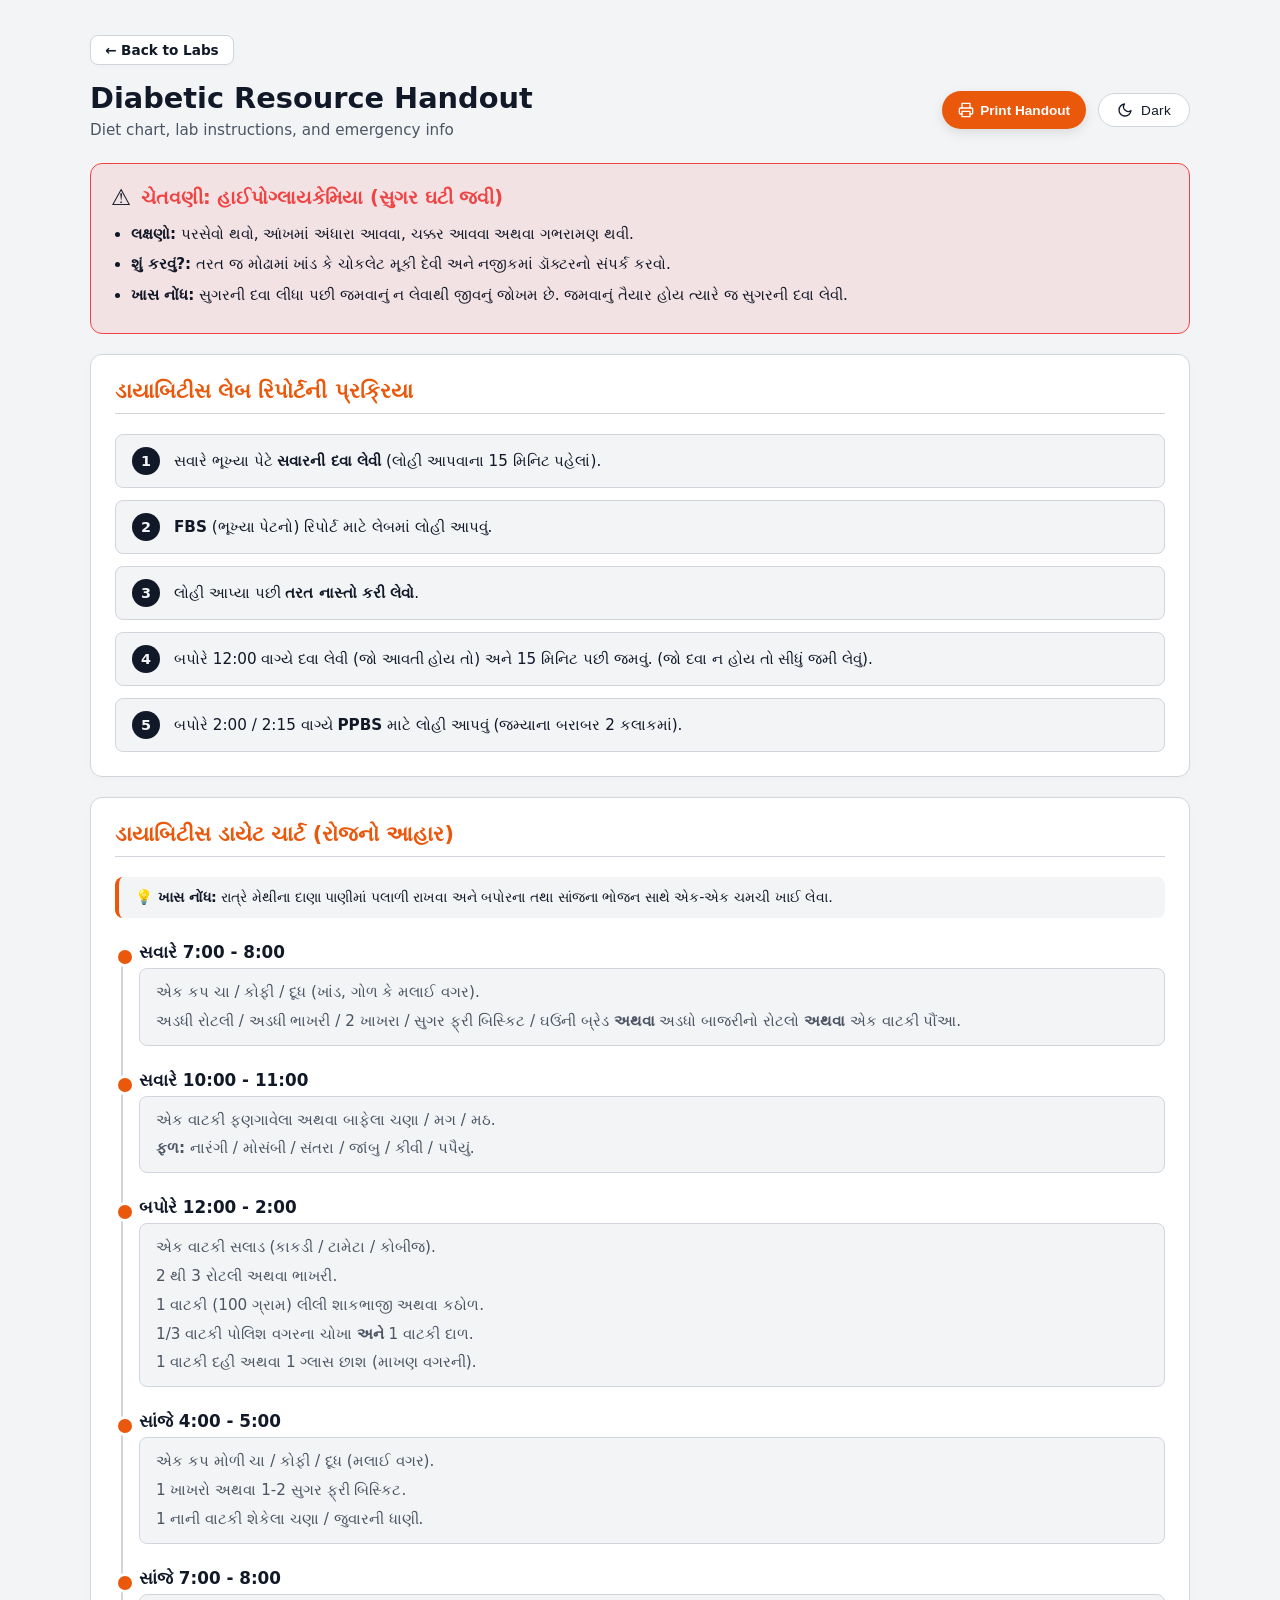
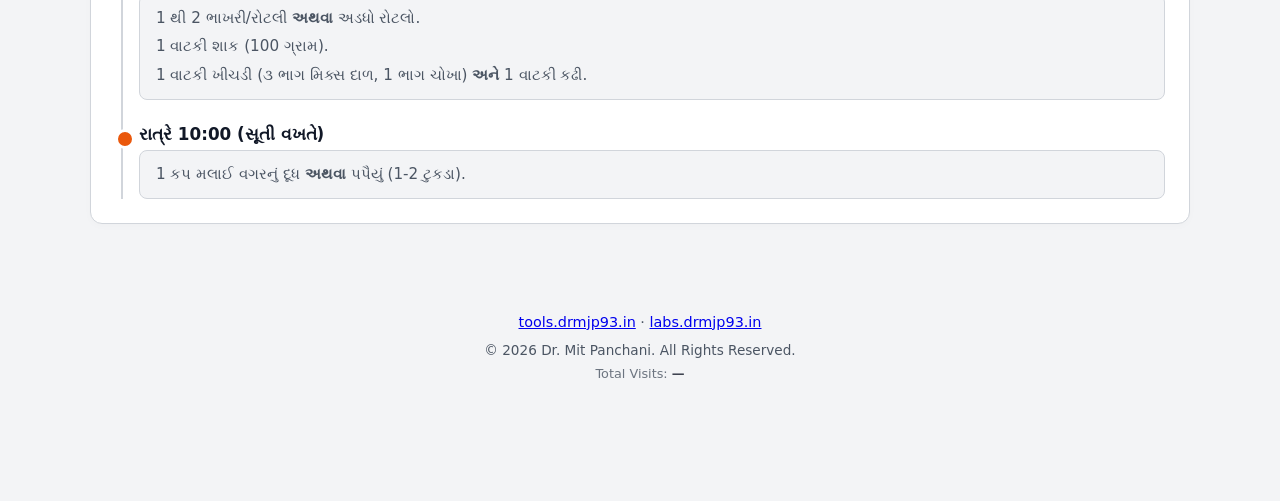
==== diabetic-diet/index.html @ 25fdb50a "Add files via upload" ====
<!doctype html>
<html lang="en">
<head>
  <meta charset="utf-8">
  <meta name="viewport" content="width=device-width, initial-scale=1, maximum-scale=1">
  <title>Diabetic Diet & Lab Protocol - Dr. Mit Labs</title>

  <link rel="stylesheet" href="/shared/theme.css">
  <link rel="stylesheet" href="/shared/layout.css">
  <link rel="stylesheet" href="/shared/toggle.css">
  <script src="/shared/theme.js" defer></script>

  <link rel="stylesheet" href="diet.css">
  <script src="diet.js" defer></script>
</head>
<body>
  <main class="diet-main">
    
    <div class="top-nav no-print">
      <a href="/" class="back-btn">&larr; Back to Labs</a>
    </div>

    <div class="header no-print">
      <div>
        <div class="title">Diabetic Resource Handout</div>
        <div class="subtitle">Diet chart, lab instructions, and emergency info</div>
      </div>

      <div class="action-buttons-group">
        <button id="print-btn" class="print-btn">
          <svg xmlns="http://www.w3.org/2000/svg" width="16" height="16" viewBox="0 0 24 24" fill="none" stroke="currentColor" stroke-width="2" stroke-linecap="round" stroke-linejoin="round"><polyline points="6 9 6 2 18 2 18 9"></polyline><path d="M6 18H4a2 2 0 0 1-2-2v-5a2 2 0 0 1 2-2h16a2 2 0 0 1 2 2v5a2 2 0 0 1-2 2h-2"></path><rect x="6" y="14" width="12" height="8"></rect></svg>
          Print Handout
        </button>

        <button class="theme-toggle" aria-label="Toggle theme">
          <span class="theme-icon-container">
            <svg xmlns="http://www.w3.org/2000/svg" width="16" height="16" viewBox="0 0 24 24" fill="none" stroke="currentColor" stroke-width="2" stroke-linecap="round" stroke-linejoin="round" class="icon-sun"><circle cx="12" cy="12" r="5"></circle><line x1="12" y1="1" x2="12" y2="3"></line><line x1="12" y1="21" x2="12" y2="23"></line><line x1="4.22" y1="4.22" x2="5.64" y2="5.64"></line><line x1="18.36" y1="18.36" x2="19.78" y2="19.78"></line><line x1="1" y1="12" x2="3" y2="12"></line><line x1="21" y1="12" x2="23" y2="12"></line><line x1="4.22" y1="19.78" x2="5.64" y2="18.36"></line><line x1="18.36" y1="5.64" x2="19.78" y2="4.22"></line></svg>
            <svg xmlns="http://www.w3.org/2000/svg" width="16" height="16" viewBox="0 0 24 24" fill="none" stroke="currentColor" stroke-width="2" stroke-linecap="round" stroke-linejoin="round" class="icon-moon"><path d="M21 12.79A9 9 0 1 1 11.21 3 7 7 0 0 0 21 12.79z"></path></svg>
          </span>
          <span class="theme-label">Dark</span>
        </button>
      </div>
    </div>

    <div class="print-header print-only">
      <h2>Dr. Mit Panchani</h2>
      <p>MBBS, MD (Medicine)</p>
      <div class="print-meta">સમયઃ સોમવાર થી શનિવાર | સવારે 9 થી 5 સુધી</div>
      <hr>
      <h1>ડાયાબિટીસ: આહાર અને લેબ તપાસની માહિતી</h1>
    </div>

    <div class="section-card" id="diet-section">
      <h3 class="section-title">ડાયાબિટીસ ડાયેટ ચાર્ટ (રોજનો આહાર)</h3>
      
      <div class="special-note">
        <strong>💡 ખાસ નોંધ:</strong> રાત્રે મેથીના દાણા પાણીમાં પલાળી રાખવા અને બપોરના તથા સાંજના ભોજન સાથે એક-એક ચમચી ખાઈ લેવા.
      </div>

      <div class="timeline">
        <div class="time-block">
          <div class="time-label">સવારે 7:00 - 8:00</div>
          <div class="time-content">
            <p>એક કપ ચા / કોફી / દૂધ (ખાંડ, ગોળ કે મલાઈ વગર).</p>
            <p>અડધી રોટલી / અડધી ભાખરી / 2 ખાખરા / સુગર ફ્રી બિસ્કિટ / ઘઉંની બ્રેડ <strong>અથવા</strong> અડધો બાજરીનો રોટલો <strong>અથવા</strong> એક વાટકી પૌંઆ.</p>
          </div>
        </div>

        <div class="time-block">
          <div class="time-label">સવારે 10:00 - 11:00</div>
          <div class="time-content">
            <p>એક વાટકી ફણગાવેલા અથવા બાફેલા ચણા / મગ / મઠ.</p>
            <p><strong>ફળ:</strong> નારંગી / મોસંબી / સંતરા / જાંબુ / કીવી / પપૈયું.</p>
          </div>
        </div>

        <div class="time-block">
          <div class="time-label">બપોરે 12:00 - 2:00</div>
          <div class="time-content">
            <p>એક વાટકી સલાડ (કાકડી / ટામેટા / કોબીજ).</p>
            <p>2 થી 3 રોટલી અથવા ભાખરી.</p>
            <p>1 વાટકી (100 ગ્રામ) લીલી શાકભાજી અથવા કઠોળ.</p>
            <p>1/3 વાટકી પોલિશ વગરના ચોખા <strong>અને</strong> 1 વાટકી દાળ.</p>
            <p>1 વાટકી દહીં અથવા 1 ગ્લાસ છાશ (માખણ વગરની).</p>
          </div>
        </div>

        <div class="time-block">
          <div class="time-label">સાંજે 4:00 - 5:00</div>
          <div class="time-content">
            <p>એક કપ મોળી ચા / કોફી / દૂધ (મલાઈ વગર).</p>
            <p>1 ખાખરો અથવા 1-2 સુગર ફ્રી બિસ્કિટ.</p>
            <p>1 નાની વાટકી શેકેલા ચણા / જુવારની ધાણી.</p>
          </div>
        </div>

        <div class="time-block">
          <div class="time-label">સાંજે 7:00 - 8:00</div>
          <div class="time-content">
            <p>1 થી 2 ભાખરી/રોટલી <strong>અથવા</strong> અડધો રોટલો.</p>
            <p>1 વાટકી શાક (100 ગ્રામ).</p>
            <p>1 વાટકી ખીચડી (૩ ભાગ મિક્સ દાળ, 1 ભાગ ચોખા) <strong>અને</strong> 1 વાટકી કઢી.</p>
          </div>
        </div>

        <div class="time-block">
          <div class="time-label">રાત્રે 10:00 (સૂતી વખતે)</div>
          <div class="time-content">
            <p>1 કપ મલાઈ વગરનું દૂધ <strong>અથવા</strong> પપૈયું (1-2 ટુકડા).</p>
          </div>
        </div>
      </div>
    </div>

    <div class="alert-card" id="alert-section">
      <div class="alert-header">
        <span class="alert-icon">⚠️</span>
        <h3>ચેતવણી: હાઈપોગ્લાયકેમિયા (સુગર ઘટી જવી)</h3>
      </div>
      <ul class="alert-list">
        <li><strong>લક્ષણો:</strong> પરસેવો થવો, આંખમાં અંધારા આવવા, ચક્કર આવવા અથવા ગભરામણ થવી.</li>
        <li><strong>શું કરવું?:</strong> તરત જ મોઢામાં ખાંડ કે ચોકલેટ મૂકી દેવી અને નજીકમાં ડૉક્ટરનો સંપર્ક કરવો.</li>
        <li><strong>ખાસ નોંધ:</strong> સુગરની દવા લીધા પછી જમવાનું ન લેવાથી જીવનું જોખમ છે. જમવાનું તૈયાર હોય ત્યારે જ સુગરની દવા લેવી.</li>
      </ul>
    </div>

    <div class="section-card" id="lab-section">
      <h3 class="section-title">ડાયાબિટીસ લેબ રિપોર્ટની પ્રક્રિયા</h3>
      <div class="lab-steps">
        <div class="step">
          <div class="step-num">1</div>
          <div class="step-text">સવારે ભૂખ્યા પેટે <strong>સવારની દવા લેવી</strong> (લોહી આપવાના 15 મિનિટ પહેલાં).</div>
        </div>
        <div class="step">
          <div class="step-num">2</div>
          <div class="step-text"><strong>FBS</strong> (ભૂખ્યા પેટનો) રિપોર્ટ માટે લેબમાં લોહી આપવું.</div>
        </div>
        <div class="step">
          <div class="step-num">3</div>
          <div class="step-text">લોહી આપ્યા પછી <strong>તરત નાસ્તો કરી લેવો</strong>.</div>
        </div>
        <div class="step">
          <div class="step-num">4</div>
          <div class="step-text">બપોરે 12:00 વાગ્યે દવા લેવી (જો આવતી હોય તો) અને 15 મિનિટ પછી જમવું. (જો દવા ન હોય તો સીધું જમી લેવું).</div>
        </div>
        <div class="step">
          <div class="step-num">5</div>
          <div class="step-text">બપોરે 2:00 / 2:15 વાગ્યે <strong>PPBS</strong> માટે લોહી આપવું (જમ્યાના બરાબર 2 કલાકમાં).</div>
        </div>
      </div>
    </div>
  <footer class="no-print" style="text-align: center; margin-top: 50px; padding: 20px; color: var(--muted);">
  <div style="margin-bottom: 12px; font-size: 0.9rem;">
       <a href="https://tools.drmjp93.in" target="_blank" rel="noopener">tools.drmjp93.in</a> · 
    <a href="https://labs.drmjp93.in">labs.drmjp93.in</a>
  </div>
  <div style="font-size: 0.85rem; margin-bottom: 8px;">
    © 2026 Dr. Mit Panchani. All Rights Reserved.
  </div>
  <div style="font-size: 0.8rem; opacity: 0.8;">
    Total Visits: <strong id="visitCount" style="color: var(--text);">...</strong>
  </div>
</footer>
  
  </main>
</body>
</html>
---- shared/theme.css ----
:root {
  --bg: #f3f4f6;           /* light gray page background */
  --card: #ffffff;         /* pure white card */
  --border: #d1d5db;       /* stronger border */
  --text: #111827;
  --muted: #4b5563;

  --accent: #ea580c;       /* orange */
  --accent-contrast: #ffffff;

  --shadow: 0 4px 14px rgba(0, 0, 0, 0.06);
}


[data-theme="dark"] {
  --bg: #0f1115;
  --card: #161a21;
  --border: #2c323c;
  --text: #e5e7eb;
  --muted: #9ca3af;

  --accent: #22d3ee;           /* cyan for dark */
  --accent-contrast: #0f1115;
}

html {
  font-size: 16px; /* prevents iOS zoom */
}

body {
  margin: 0;
  font-family: system-ui, -apple-system, Segoe UI, Roboto, sans-serif;
  background: var(--bg);
  color: var(--text);
  transition: background 0.25s ease, color 0.25s ease;
}
---- shared/layout.css ----
/* Layout Container */

main {
  max-width: 1100px;
  margin: 80px auto;
  padding: 20px;
}

/* Header */

.header {
  display: flex;
  justify-content: space-between;
  align-items: center;
  margin-bottom: 50px;
}

.title {
  font-size: 1.8rem;
  font-weight: 600;
}

.subtitle {
  color: var(--muted);
  margin-top: 6px;
  font-size: 0.95rem;
}

/* Theme Toggle */

.theme-toggle {
  cursor: pointer;
  padding: 8px 14px;
  border-radius: 8px;
  border: 1px solid var(--border);
  background: var(--card);
  color: var(--text);
  font-size: 0.9rem;
  transition: all 0.2s ease;
}

.theme-toggle:hover {
  border-color: var(--accent);
}

/* Card Grid */

.grid {
  display: grid;
  gap: 22px;
  grid-template-columns: repeat(auto-fit, minmax(260px, 1fr));
}

/* Card Style */

.card {
  background: var(--card);
  border: 1px solid var(--border);
  border-radius: 14px;
  padding: 22px;
  text-decoration: none;
  color: inherit;
  box-shadow: var(--shadow, none);
  transition:
    transform 0.25s ease,
    border-color 0.25s ease,
    background-color 0.25s ease,
    color 0.25s ease,
    box-shadow 0.25s ease;
  opacity: 0;
  animation: fadeIn 0.5s ease forwards;
}


.card:hover {
  transform: translateY(-4px);
  background: var(--accent);
  border-color: var(--accent);
  color: var(--accent-contrast);
}

.card:hover .card-desc {
  color: var(--accent-contrast);
}


.card-title {
  font-weight: 600;
  margin-bottom: 8px;
}

.card-desc {
  font-size: 0.9rem;
  color: var(--muted);
}

/* Fade Animation */

@keyframes fadeIn {
  to {
    opacity: 1;
  }
}

/* Footer */

footer {
  margin-top: 70px;
  font-size: 0.85rem;
  color: var(--muted);
}

/* Responsive spacing */

@media (max-width: 600px) {
  main {
    margin: 50px auto;
  }

  .header {
    flex-direction: column;
    align-items: flex-start;
    gap: 15px;
  }
}
@media (max-width: 600px) {
  .header {
    flex-direction: row; /* KEEP TITLE AND TOGGLE ON THE SAME LINE */
    align-items: flex-start;
    position: relative;
  }

  .theme-toggle {
    position: absolute;
    top: 0;
    right: 0;
    padding: 8px 12px; /* SLIGHTLY SMALLER FOR MOBILE */
  }

  .theme-label {
    display: none; /* HIDE THE TEXT ON MOBILE TO SAVE SPACE */
  }

  .theme-toggle {
    min-width: 40px; /* MAKE IT A CIRCLE/SQUARE ICON BUTTON */
    height: 40px;
    border-radius: 50%;
    display: flex;
    justify-content: center;
    align-items: center;
  }
}
---- shared/toggle.css ----
/* ===============================
   THEME TOGGLE – DYNAMIC PILL
   =============================== */

.theme-toggle {
  cursor: pointer;
  padding: 8px 18px;
  border-radius: 999px;
  border: 1px solid var(--border);
  background: var(--card);
  color: var(--text);
  font-size: 0.85rem;
  font-weight: 500;
  letter-spacing: 0.3px;
  transition:
    background-color 0.25s ease,
    border-color 0.25s ease,
    color 0.25s ease,
    transform 0.15s ease,
    box-shadow 0.25s ease;
}

.theme-toggle:hover {
  border-color: var(--accent);
  color: var(--accent);
  box-shadow: 0 4px 14px rgba(0,0,0,0.08);
  transform: translateY(-1px);
}

.theme-toggle:active {
  transform: translateY(0);
  box-shadow: none;
}

.theme-label {
  display: inline-block;
  transition: opacity 0.25s ease;
}

.theme-label.fade {
  opacity: 0;
}

/* DEFAULT (LIGHT MODE): SHOW MOON, HIDE SUN */
/* (BECAUSE THE BUTTON SAYS "DARK" TO SWITCH TO DARK) */
.icon-sun { display: none; }
.icon-moon { display: inline-block; }

/* DARK MODE: SHOW SUN, HIDE MOON */
[data-theme="dark"] .icon-sun { display: inline-block; }
[data-theme="dark"] .icon-moon { display: none; }

/* OPTIONAL: ALIGNMENT FIX */
.theme-toggle {
  display: flex;
  align-items: center;
  gap: 8px;
  
}/* ADD THIS TO toggle.css */
.theme-icon-container {
  display: inline-flex;
  transition: opacity 0.25s ease, transform 0.25s ease; /* MATCH THE LABEL TRANSITION */
}

.theme-icon-container.fade {
  opacity: 0;
  transform: scale(0.8); /* OPTIONAL: ADDS A SUBTLE SHRINK EFFECT DURING FADE */
}
---- diabetic-diet/diet.css ----
/* --- Base Layout --- */
.diet-main { 
  margin-top: 25px !important; 
  padding-top: 10px !important; 
  display: flex; /* Screen-only flexbox */
  flex-direction: column;
}
.header { margin-bottom: 24px !important; }

/* SCREEN ONLY: Push Diet Chart & Footer to the bottom */
#diet-section { order: 99; }
footer { order: 100; margin-top: 30px; }

/* --- Top Navigation & Buttons --- */
.top-nav { margin-bottom: 16px; }
.back-btn {
  display: inline-flex; align-items: center; gap: 6px;
  background: var(--card); border: 1px solid var(--border);
  color: var(--text); padding: 6px 14px; border-radius: 8px;
  text-decoration: none; font-size: 0.85rem; font-weight: 600;
  transition: all 0.2s ease; box-shadow: 0 2px 4px rgba(0,0,0,0.02);
}
.back-btn:hover { border-color: var(--accent); color: var(--accent); transform: translateY(-1px); }

.action-buttons-group { display: flex; gap: 12px; align-items: center; }

/* The Print Button */
.print-btn {
  cursor: pointer; padding: 8px 16px; border-radius: 999px;
  border: none; background: var(--accent); color: var(--accent-contrast);
  font-size: 0.85rem; font-weight: 600; transition: all 0.25s ease;
  height: 38px; display: flex; align-items: center; gap: 6px;
  box-shadow: 0 4px 12px rgba(0,0,0,0.1);
}
.print-btn:hover { filter: brightness(1.1); transform: translateY(-1px); }

/* --- 1. Emergency Banner --- */
.alert-card {
  background: rgba(239, 68, 68, 0.1);
  border: 1px solid #ef4444;
  border-radius: 12px; padding: 20px;
  margin-bottom: 20px;
}
[data-theme="dark"] .alert-card { background: rgba(239, 68, 68, 0.15); }
.alert-header { display: flex; align-items: center; gap: 10px; margin-bottom: 12px; }
.alert-icon { font-size: 1.4rem; }
.alert-header h3 { margin: 0; color: #ef4444; font-size: 1.2rem; }
.alert-list { margin: 0; padding-left: 20px; color: var(--text); font-size: 0.95rem; line-height: 1.6; }
.alert-list li { margin-bottom: 6px; }

/* --- Sections --- */
.section-card {
  background: var(--card); border: 1px solid var(--border);
  border-radius: 12px; padding: 24px; margin-bottom: 20px;
  box-shadow: 0 2px 8px rgba(0,0,0,0.02);
}
.section-title { margin-top: 0; margin-bottom: 20px; font-size: 1.3rem; color: var(--accent); border-bottom: 1px solid var(--border); padding-bottom: 10px; }

/* --- 2. Lab Protocol Steps --- */
.lab-steps { display: flex; flex-direction: column; gap: 12px; }
.step { display: flex; align-items: flex-start; gap: 14px; background: var(--bg); padding: 12px 16px; border-radius: 8px; border: 1px solid var(--border); }
.step-num { 
  background: var(--text); color: var(--bg); width: 28px; height: 28px; 
  border-radius: 50%; display: flex; align-items: center; justify-content: center; 
  font-weight: 700; font-size: 0.9rem; flex-shrink: 0;
}
.step-text { font-size: 0.95rem; line-height: 1.5; color: var(--text); padding-top: 3px;}

/* --- 3. Diet Timeline --- */
.special-note { background: var(--bg); padding: 12px 16px; border-radius: 8px; font-size: 0.9rem; color: var(--text); margin-bottom: 24px; border-left: 4px solid var(--accent); }
.timeline { position: relative; padding-left: 24px; }
.timeline::before {
  content: ''; position: absolute; left: 6px; top: 8px; bottom: 0;
  width: 2px; background: var(--border);
}
.time-block { position: relative; margin-bottom: 24px; }
.time-block:last-child { margin-bottom: 0; }
.time-block::before {
  content: ''; position: absolute; left: -24px; top: 5px;
  width: 14px; height: 14px; border-radius: 50%;
  background: var(--accent); border: 3px solid var(--card);
}
.time-label { font-weight: 700; font-size: 1.05rem; color: var(--text); margin-bottom: 6px; }
.time-content { background: var(--bg); padding: 12px 16px; border-radius: 8px; border: 1px solid var(--border); }
.time-content p { margin: 0 0 6px 0; font-size: 0.95rem; line-height: 1.5; color: var(--muted); }
.time-content p:last-child { margin-bottom: 0; }
[data-theme="dark"] .time-content p { color: #d1d5db; }

/* Screen only elements */
.print-only { display: none; }

/* --- Mobile Header Fix --- */
@media (max-width: 600px) {
  .header {
    flex-direction: column !important;
    align-items: flex-start !important;
    gap: 16px;
  }
  
  .action-buttons-group {
    display: flex;
    flex-wrap: wrap; /* Allows buttons to wrap safely on tiny screens */
    gap: 12px;
  }

  .theme-toggle {
    position: static !important; /* Stops the button from floating on top of Print */
  }
}
/* =========================================
   PRINT STYLES (Pure HTML Order to prevent Chrome Bugs)
   ========================================= */
@media print {
  @page { margin: 0.4in; }

  /* Force light mode variables */
  :root, [data-theme="dark"] {
    --bg: #ffffff !important;
    --card: #ffffff !important;
    --border: #cccccc !important;
    --text: #000000 !important;
    --muted: #222222 !important;
    --accent: #000000 !important; 
  }

  body { background: white !important; color: black !important; margin: 0 !important; }
  
  /* KILL Flexbox entirely for printing to prevent the ghost page bug */
  .diet-main { 
    display: block !important; 
    max-width: 100% !important; 
    margin: 0 !important; 
    padding: 0 !important; 
  }
  
  /* Remove flex orders */
  #diet-section { 
    order: unset !important; 
    margin-bottom: 0 !important;
    page-break-after: always !important; /* Clean break after diet chart */
    break-after: page !important;
  }
  footer { order: unset !important; }

  /* Hide UI elements */
  .no-print { display: none !important; }
  .print-only { display: block !important; }
  
  /* Compact Headers */
  .print-header { text-align: center; margin-bottom: 12px; }
  .print-header h2 { margin: 0 0 4px 0; font-size: 20pt; color: black; }
  .print-header p { margin: 0 0 6px 0; font-size: 11pt; color: #555; }
  .print-meta { display: inline-block; background: transparent !important; padding: 2px 8px; border-radius: 4px; font-size: 10pt; font-weight: bold; border: 1px solid #ccc;}
  .print-header hr { margin: 12px 0; border: none; border-top: 2px solid black; }
  .print-header h1 { font-size: 15pt; text-align: center; margin: 0; }

  /* Compact Alert Card */
  .alert-card { background: transparent !important; border: 2px solid black !important; padding: 10px 14px !important; margin-bottom: 14px !important; }
  .alert-header h3 { color: black !important; font-size: 12pt !important; }
  .alert-list { font-size: 10.5pt !important; line-height: 1.4 !important; }
  .alert-list li { margin-bottom: 4px !important; }

  /* Compact Sections */
  .section-card { border: none !important; box-shadow: none !important; padding: 0 !important; margin-bottom: 14px !important;}
  .section-title { color: black !important; border-bottom: 2px solid black !important; font-size: 13pt !important; padding-bottom: 4px !important; margin-bottom: 10px !important; }
  
  /* Compact Lab Steps */
  .lab-steps { gap: 8px !important; }
  .step { background: transparent !important; border-color: #999 !important; padding: 8px 12px !important; page-break-inside: avoid; }
  .step-num { background: white !important; color: black !important; border: 2px solid black !important; width: 22px !important; height: 22px !important; font-size: 0.85rem !important; }
  .step-text { font-size: 10.5pt !important; padding-top: 1px !important; }

  /* Compact Diet Timeline */
  .special-note { background: transparent !important; border: 1px solid black !important; border-left: 4px solid black !important; padding: 8px 12px !important; margin-bottom: 12px !important; font-size: 10.5pt !important; page-break-inside: avoid; }
  .time-block { margin-bottom: 12px !important; page-break-inside: avoid; }
  .time-content { background: transparent !important; border-color: #999 !important; padding: 8px 12px !important; }
  .time-label { font-size: 11pt !important; margin-bottom: 4px !important; }
  .time-content p { font-size: 10.5pt !important; margin-bottom: 4px !important; }
  
  .timeline::before { background: black !important; }
  .time-block::before { background: white !important; border-color: black !important; }
}
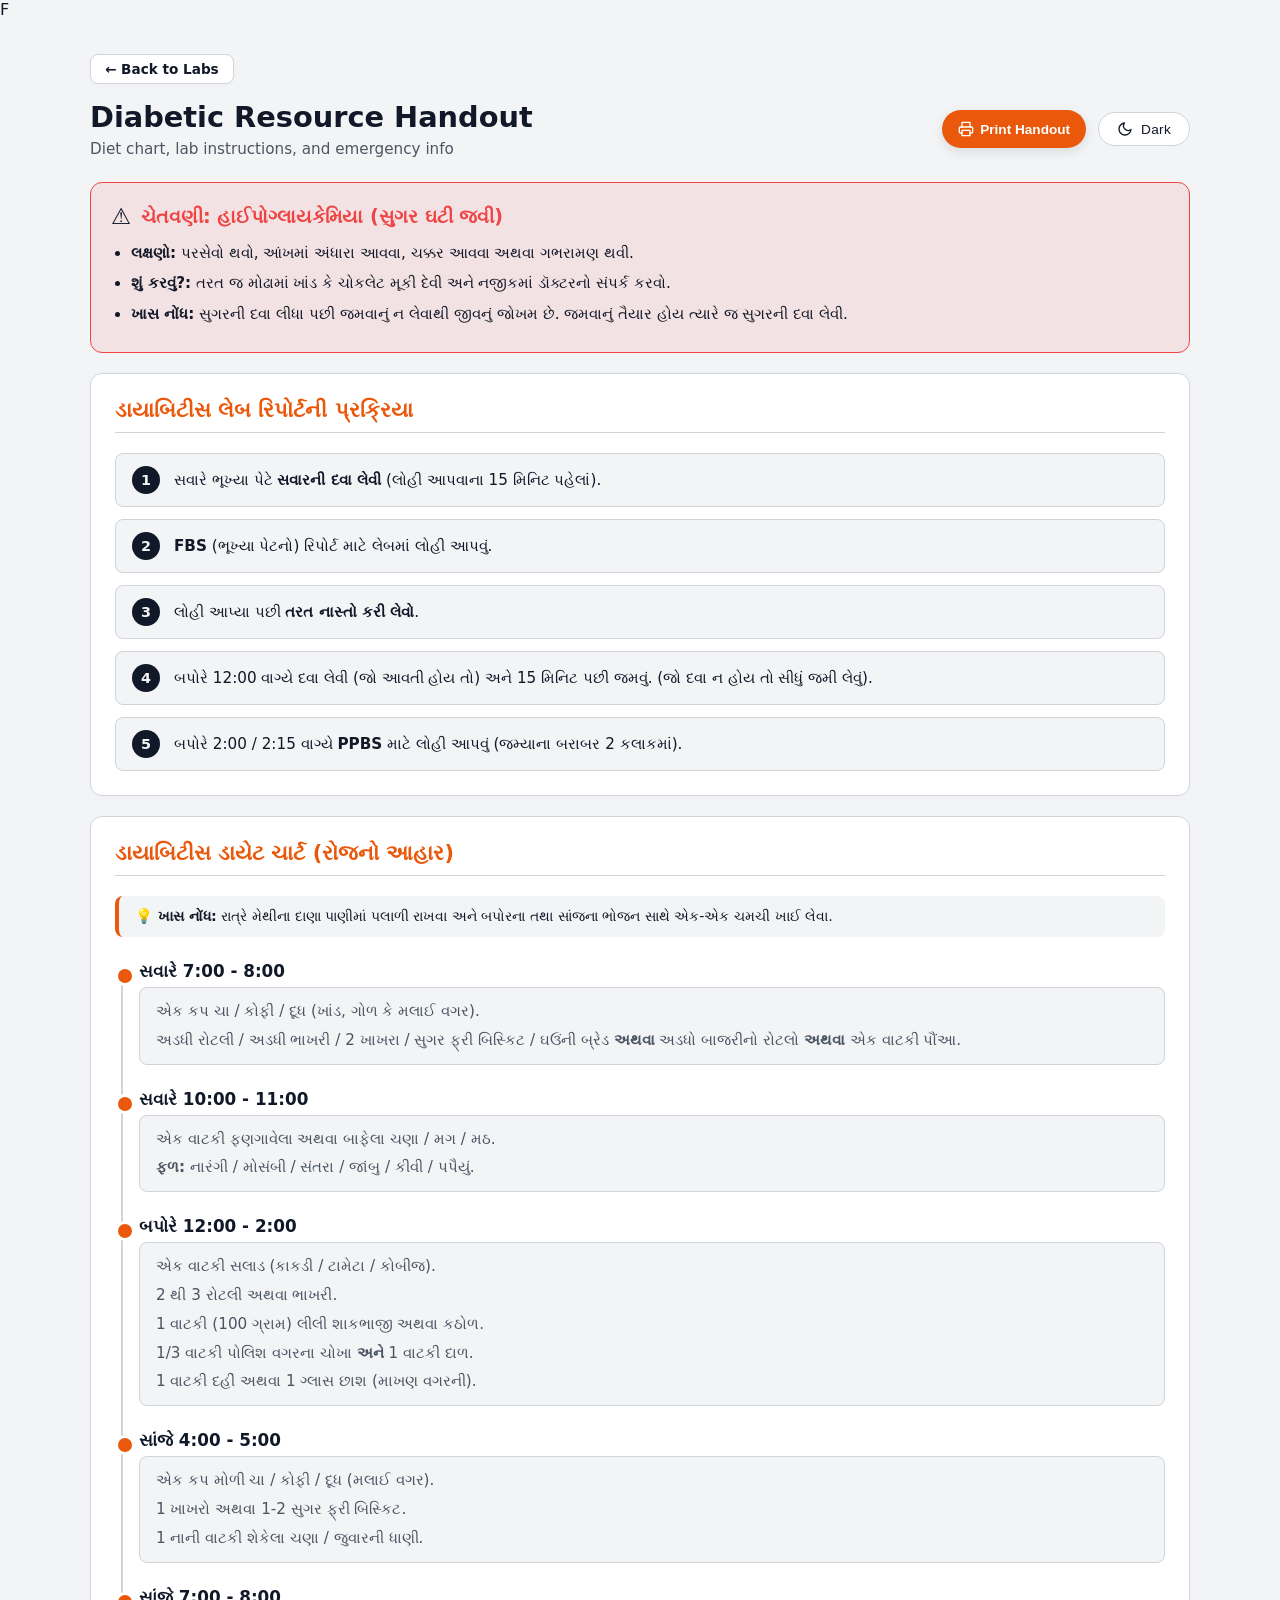
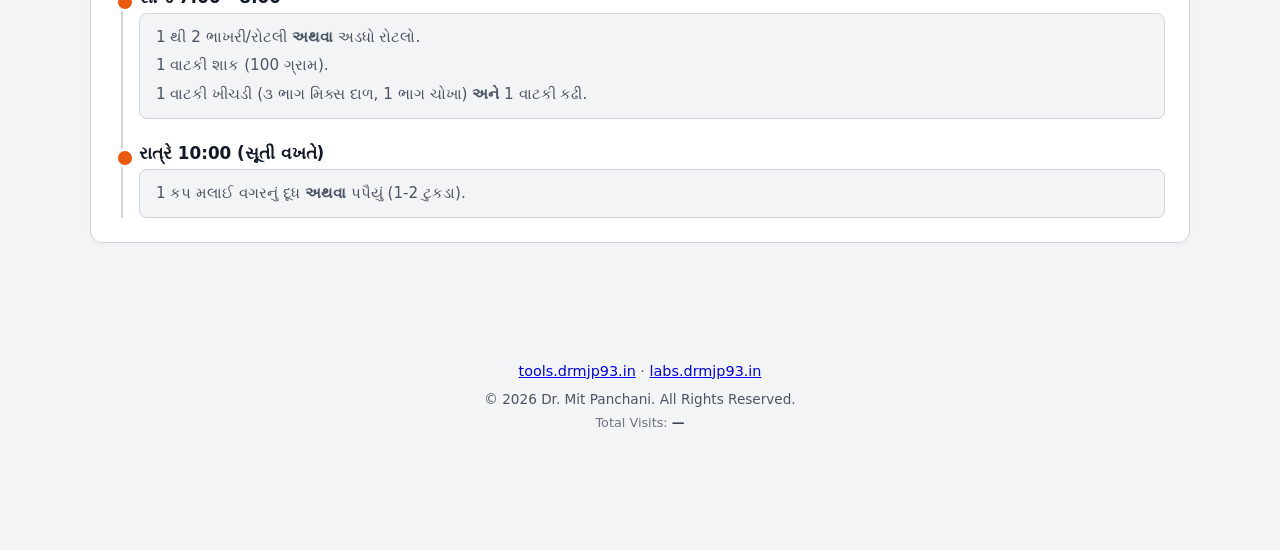
==== commit 7453eb36: "Update index.html" ====
--- a/diabetic-diet/index.html
+++ b/diabetic-diet/index.html
@@ -4,13 +4,13 @@
   <meta charset="utf-8">
   <meta name="viewport" content="width=device-width, initial-scale=1, maximum-scale=1">
   <title>Diabetic Diet & Lab Protocol - Dr. Mit Labs</title>
-
+<link rel="icon" type="image/svg+xml" href="data:image/svg+xml,<svg xmlns='http://www.w3.org/2000/svg' viewBox='0 0 64 64' fill='none' stroke='%23ffffff' stroke-width='4' stroke-linecap='round' stroke-linejoin='round'><circle cx='32' cy='32' r='20'/><line x1='12' y1='15' x2='12' y2='35'/><line x1='12' y1='15' x2='9' y2='15'/><line x1='12' y1='15' x2='15' y2='15'/><line x1='52' y1='15' x2='52' y2='45'/><path d='M48 15 c0 0 0 10 4 10 s 4 -10 4 -10'/></svg>">
   <link rel="stylesheet" href="/shared/theme.css">
   <link rel="stylesheet" href="/shared/layout.css">
   <link rel="stylesheet" href="/shared/toggle.css">
   <script src="/shared/theme.js" defer></script>
 
-  <link rel="stylesheet" href="diet.css">
+  <link rel="stylesheet" href="diet.css">F
   <script src="diet.js" defer></script>
 </head>
 <body>
@@ -42,13 +42,9 @@
       </div>
     </div>
 
-    <div class="print-header print-only">
-      <h2>Dr. Mit Panchani</h2>
-      <p>MBBS, MD (Medicine)</p>
-      <div class="print-meta">સમયઃ સોમવાર થી શનિવાર | સવારે 9 થી 5 સુધી</div>
-      <hr>
-      <h1>ડાયાબિટીસ: આહાર અને લેબ તપાસની માહિતી</h1>
-    </div>
+<div class="print-only" style="text-align: center; margin-bottom: 10px;">
+  <h1 style="font-size: 14pt; margin: 0; border-bottom: 2px solid black; padding-bottom: 4px;">ડાયાબિટીસ: આહાર અને લેબ તપાસની માહિતી</h1>
+</div>
 
     <div class="section-card" id="diet-section">
       <h3 class="section-title">ડાયાબિટીસ ડાયેટ ચાર્ટ (રોજનો આહાર)</h3>
@@ -149,18 +145,33 @@
         </div>
       </div>
     </div>
-  <footer class="no-print" style="text-align: center; margin-top: 50px; padding: 20px; color: var(--muted);">
-  <div style="margin-bottom: 12px; font-size: 0.9rem;">
-       <a href="https://tools.drmjp93.in" target="_blank" rel="noopener">tools.drmjp93.in</a> · 
-    <a href="https://labs.drmjp93.in">labs.drmjp93.in</a>
+    
+<footer>
+  <div class="print-only" style="text-align: center; margin-top: 15px; border-top: 2px solid black; padding-top: 8px;">
+    <h2 style="margin: 0 0 2px 0; font-size: 14pt; color: black;">Dr. Mit Panchani</h2>
+    <p style="margin: 0 0 4px 0; font-size: 10pt; color: #555;">MBBS, MD (Medicine)</p>
+    <div style="display: inline-block; padding: 2px 6px; border-radius: 4px; font-size: 9pt; font-weight: bold; border: 1px solid #ccc;">સમયઃ સોમવાર થી શનિવાર | સવારે 9 થી 5 સુધી</div>
   </div>
-  <div style="font-size: 0.85rem; margin-bottom: 8px;">
-    © 2026 Dr. Mit Panchani. All Rights Reserved.
-  </div>
-  <div style="font-size: 0.8rem; opacity: 0.8;">
-    Total Visits: <strong id="visitCount" style="color: var(--text);">...</strong>
+
+  <div class="no-print" style="text-align: center; margin-top: 50px; padding: 20px; color: var(--muted);">
+    <div style="margin-bottom: 12px; font-size: 0.9rem;">
+         <a href="https://tools.drmjp93.in" target="_blank" rel="noopener">tools.drmjp93.in</a> · 
+      <a href="https://labs.drmjp93.in">labs.drmjp93.in</a>
+    </div>
+    <div style="font-size: 0.85rem; margin-bottom: 8px;">
+      © 2026 Dr. Mit Panchani. All Rights Reserved.
+    </div>
+    <div style="font-size: 0.8rem; opacity: 0.8;">
+      Total Visits: <strong id="visitCount" style="color: var(--text);">...</strong>
+    </div>
   </div>
 </footer>
+
+    
+
+
+
+    
   
   </main>
 </body>
--- a/diabetic-diet/diet.css
+++ b/diabetic-diet/diet.css
@@ -107,13 +107,15 @@
     position: static !important; /* Stops the button from floating on top of Print */
   }
 }
+
 /* =========================================
-   PRINT STYLES (Pure HTML Order to prevent Chrome Bugs)
+   PRINT STYLES (UPDATED FOR SINGLE PAGE)
    ========================================= */
 @media print {
-  @page { margin: 0.4in; }
+  /* REDUCED PAGE MARGINS TO MAXIMIZE SPACE */
+  @page { margin: 0.25in; }
 
-  /* Force light mode variables */
+  /* FORCE LIGHT MODE VARIABLES */
   :root, [data-theme="dark"] {
     --bg: #ffffff !important;
     --card: #ffffff !important;
@@ -125,7 +127,7 @@
 
   body { background: white !important; color: black !important; margin: 0 !important; }
   
-  /* KILL Flexbox entirely for printing to prevent the ghost page bug */
+  /* KILL FLEXBOX ENTIRELY FOR PRINTING */
   .diet-main { 
     display: block !important; 
     max-width: 100% !important; 
@@ -133,50 +135,49 @@
     padding: 0 !important; 
   }
   
-  /* Remove flex orders */
+  /* REMOVED THE FORCED PAGE BREAKS AND REDUCED MARGINS */
   #diet-section { 
     order: unset !important; 
-    margin-bottom: 0 !important;
-    page-break-after: always !important; /* Clean break after diet chart */
-    break-after: page !important;
+    margin-bottom: 10px !important;
   }
-  footer { order: unset !important; }
+  footer { display: none !important; } /* HIDE FOOTER TO SAVE SPACE, OR UNSET ORDER IF YOU WANT TO KEEP IT */
 
-  /* Hide UI elements */
+  /* HIDE UI ELEMENTS */
   .no-print { display: none !important; }
   .print-only { display: block !important; }
   
-  /* Compact Headers */
-  .print-header { text-align: center; margin-bottom: 12px; }
-  .print-header h2 { margin: 0 0 4px 0; font-size: 20pt; color: black; }
-  .print-header p { margin: 0 0 6px 0; font-size: 11pt; color: #555; }
-  .print-meta { display: inline-block; background: transparent !important; padding: 2px 8px; border-radius: 4px; font-size: 10pt; font-weight: bold; border: 1px solid #ccc;}
-  .print-header hr { margin: 12px 0; border: none; border-top: 2px solid black; }
-  .print-header h1 { font-size: 15pt; text-align: center; margin: 0; }
+  /* COMPACT HEADERS - REDUCED FONT SIZES */
+  .print-header { text-align: center; margin-bottom: 8px; }
+  .print-header h2 { margin: 0 0 2px 0; font-size: 16pt; color: black; }
+  .print-header p { margin: 0 0 4px 0; font-size: 10pt; color: #555; }
+  .print-meta { display: inline-block; background: transparent !important; padding: 2px 6px; border-radius: 4px; font-size: 9pt; font-weight: bold; border: 1px solid #ccc;}
+  .print-header hr { margin: 8px 0; border: none; border-top: 2px solid black; }
+  .print-header h1 { font-size: 13pt; text-align: center; margin: 0; }
 
-  /* Compact Alert Card */
-  .alert-card { background: transparent !important; border: 2px solid black !important; padding: 10px 14px !important; margin-bottom: 14px !important; }
-  .alert-header h3 { color: black !important; font-size: 12pt !important; }
-  .alert-list { font-size: 10.5pt !important; line-height: 1.4 !important; }
-  .alert-list li { margin-bottom: 4px !important; }
+  /* COMPACT ALERT CARD */
+  .alert-card { background: transparent !important; border: 2px solid black !important; padding: 6px 10px !important; margin-bottom: 10px !important; }
+  .alert-header { margin-bottom: 4px !important; }
+  .alert-header h3 { color: black !important; font-size: 11pt !important; }
+  .alert-list { font-size: 9.5pt !important; line-height: 1.3 !important; }
+  .alert-list li { margin-bottom: 2px !important; }
 
-  /* Compact Sections */
-  .section-card { border: none !important; box-shadow: none !important; padding: 0 !important; margin-bottom: 14px !important;}
-  .section-title { color: black !important; border-bottom: 2px solid black !important; font-size: 13pt !important; padding-bottom: 4px !important; margin-bottom: 10px !important; }
+  /* COMPACT SECTIONS */
+  .section-card { border: none !important; box-shadow: none !important; padding: 0 !important; margin-bottom: 10px !important;}
+  .section-title { color: black !important; border-bottom: 2px solid black !important; font-size: 12pt !important; padding-bottom: 2px !important; margin-bottom: 6px !important; }
   
-  /* Compact Lab Steps */
-  .lab-steps { gap: 8px !important; }
-  .step { background: transparent !important; border-color: #999 !important; padding: 8px 12px !important; page-break-inside: avoid; }
-  .step-num { background: white !important; color: black !important; border: 2px solid black !important; width: 22px !important; height: 22px !important; font-size: 0.85rem !important; }
-  .step-text { font-size: 10.5pt !important; padding-top: 1px !important; }
+  /* COMPACT LAB STEPS */
+  .lab-steps { gap: 4px !important; }
+  .step { background: transparent !important; border-color: #999 !important; padding: 4px 8px !important; page-break-inside: avoid; }
+  .step-num { background: white !important; color: black !important; border: 2px solid black !important; width: 18px !important; height: 18px !important; font-size: 0.75rem !important; }
+  .step-text { font-size: 9.5pt !important; padding-top: 0 !important; }
 
-  /* Compact Diet Timeline */
-  .special-note { background: transparent !important; border: 1px solid black !important; border-left: 4px solid black !important; padding: 8px 12px !important; margin-bottom: 12px !important; font-size: 10.5pt !important; page-break-inside: avoid; }
-  .time-block { margin-bottom: 12px !important; page-break-inside: avoid; }
-  .time-content { background: transparent !important; border-color: #999 !important; padding: 8px 12px !important; }
-  .time-label { font-size: 11pt !important; margin-bottom: 4px !important; }
-  .time-content p { font-size: 10.5pt !important; margin-bottom: 4px !important; }
+  /* COMPACT DIET TIMELINE */
+  .special-note { background: transparent !important; border: 1px solid black !important; border-left: 4px solid black !important; padding: 6px 10px !important; margin-bottom: 8px !important; font-size: 9.5pt !important; page-break-inside: avoid; }
+  .time-block { margin-bottom: 6px !important; page-break-inside: avoid; }
+  .time-content { background: transparent !important; border-color: #999 !important; padding: 4px 8px !important; }
+  .time-label { font-size: 10pt !important; margin-bottom: 2px !important; }
+  .time-content p { font-size: 9.5pt !important; margin-bottom: 2px !important; }
   
   .timeline::before { background: black !important; }
-  .time-block::before { background: white !important; border-color: black !important; }
+  .time-block::before { background: white !important; border-color: black !important; top: 4px; width: 10px; height: 10px; }
 }
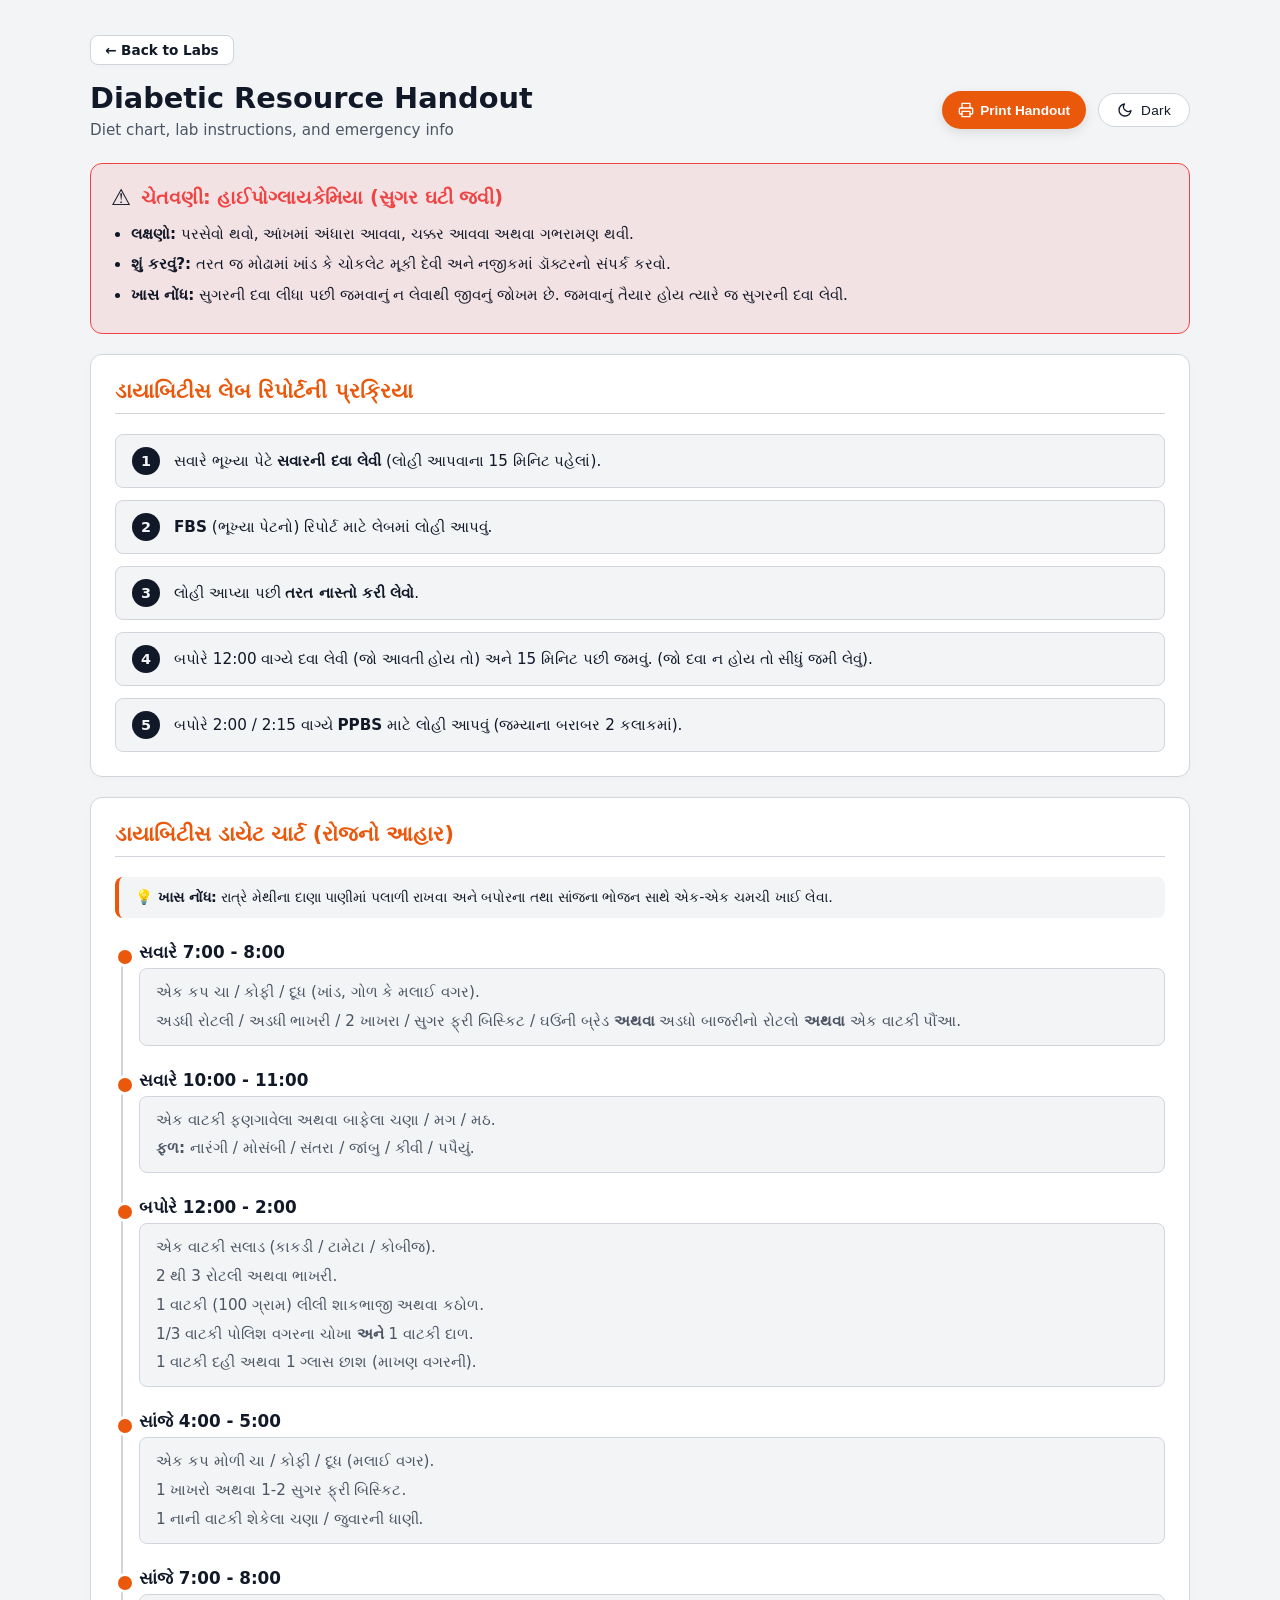
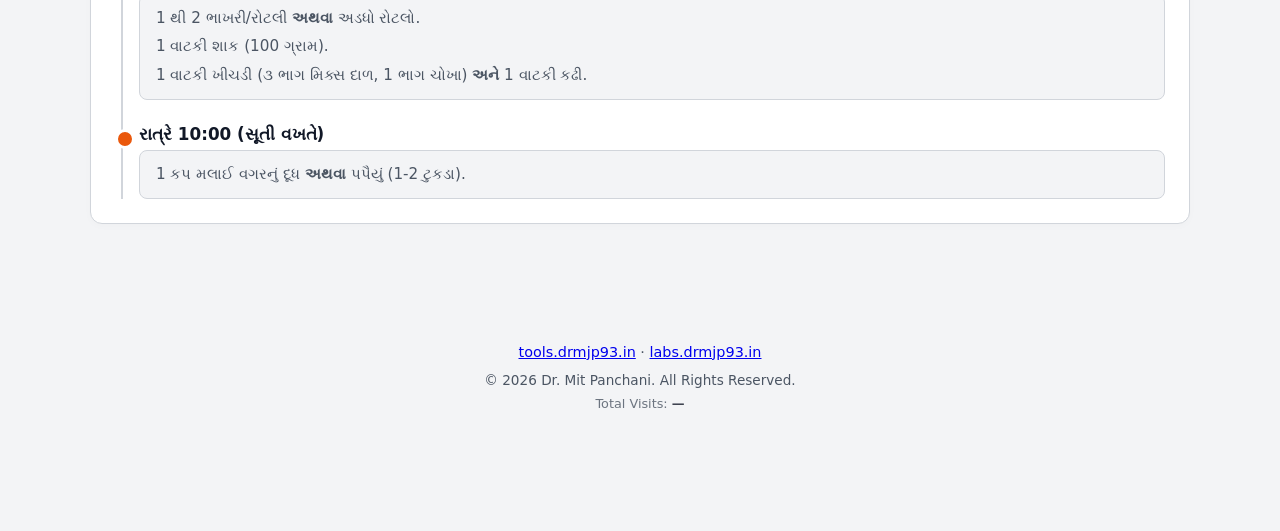
==== commit ee79fbd0: "Update index.html" ====
--- a/diabetic-diet/index.html
+++ b/diabetic-diet/index.html
@@ -10,7 +10,7 @@
   <link rel="stylesheet" href="/shared/toggle.css">
   <script src="/shared/theme.js" defer></script>
 
-  <link rel="stylesheet" href="diet.css">F
+  <link rel="stylesheet" href="diet.css">
   <script src="diet.js" defer></script>
 </head>
 <body>
@@ -150,7 +150,6 @@
   <div class="print-only" style="text-align: center; margin-top: 15px; border-top: 2px solid black; padding-top: 8px;">
     <h2 style="margin: 0 0 2px 0; font-size: 14pt; color: black;">Dr. Mit Panchani</h2>
     <p style="margin: 0 0 4px 0; font-size: 10pt; color: #555;">MBBS, MD (Medicine)</p>
-    <div style="display: inline-block; padding: 2px 6px; border-radius: 4px; font-size: 9pt; font-weight: bold; border: 1px solid #ccc;">સમયઃ સોમવાર થી શનિવાર | સવારે 9 થી 5 સુધી</div>
   </div>
 
   <div class="no-print" style="text-align: center; margin-top: 50px; padding: 20px; color: var(--muted);">
--- a/diabetic-diet/diet.css
+++ b/diabetic-diet/diet.css
@@ -140,7 +140,7 @@
     order: unset !important; 
     margin-bottom: 10px !important;
   }
-  footer { display: none !important; } /* HIDE FOOTER TO SAVE SPACE, OR UNSET ORDER IF YOU WANT TO KEEP IT */
+/*  footer { display: none !important; } /* HIDE FOOTER TO SAVE SPACE, OR UNSET ORDER IF YOU WANT TO KEEP IT */
 
   /* HIDE UI ELEMENTS */
   .no-print { display: none !important; }
